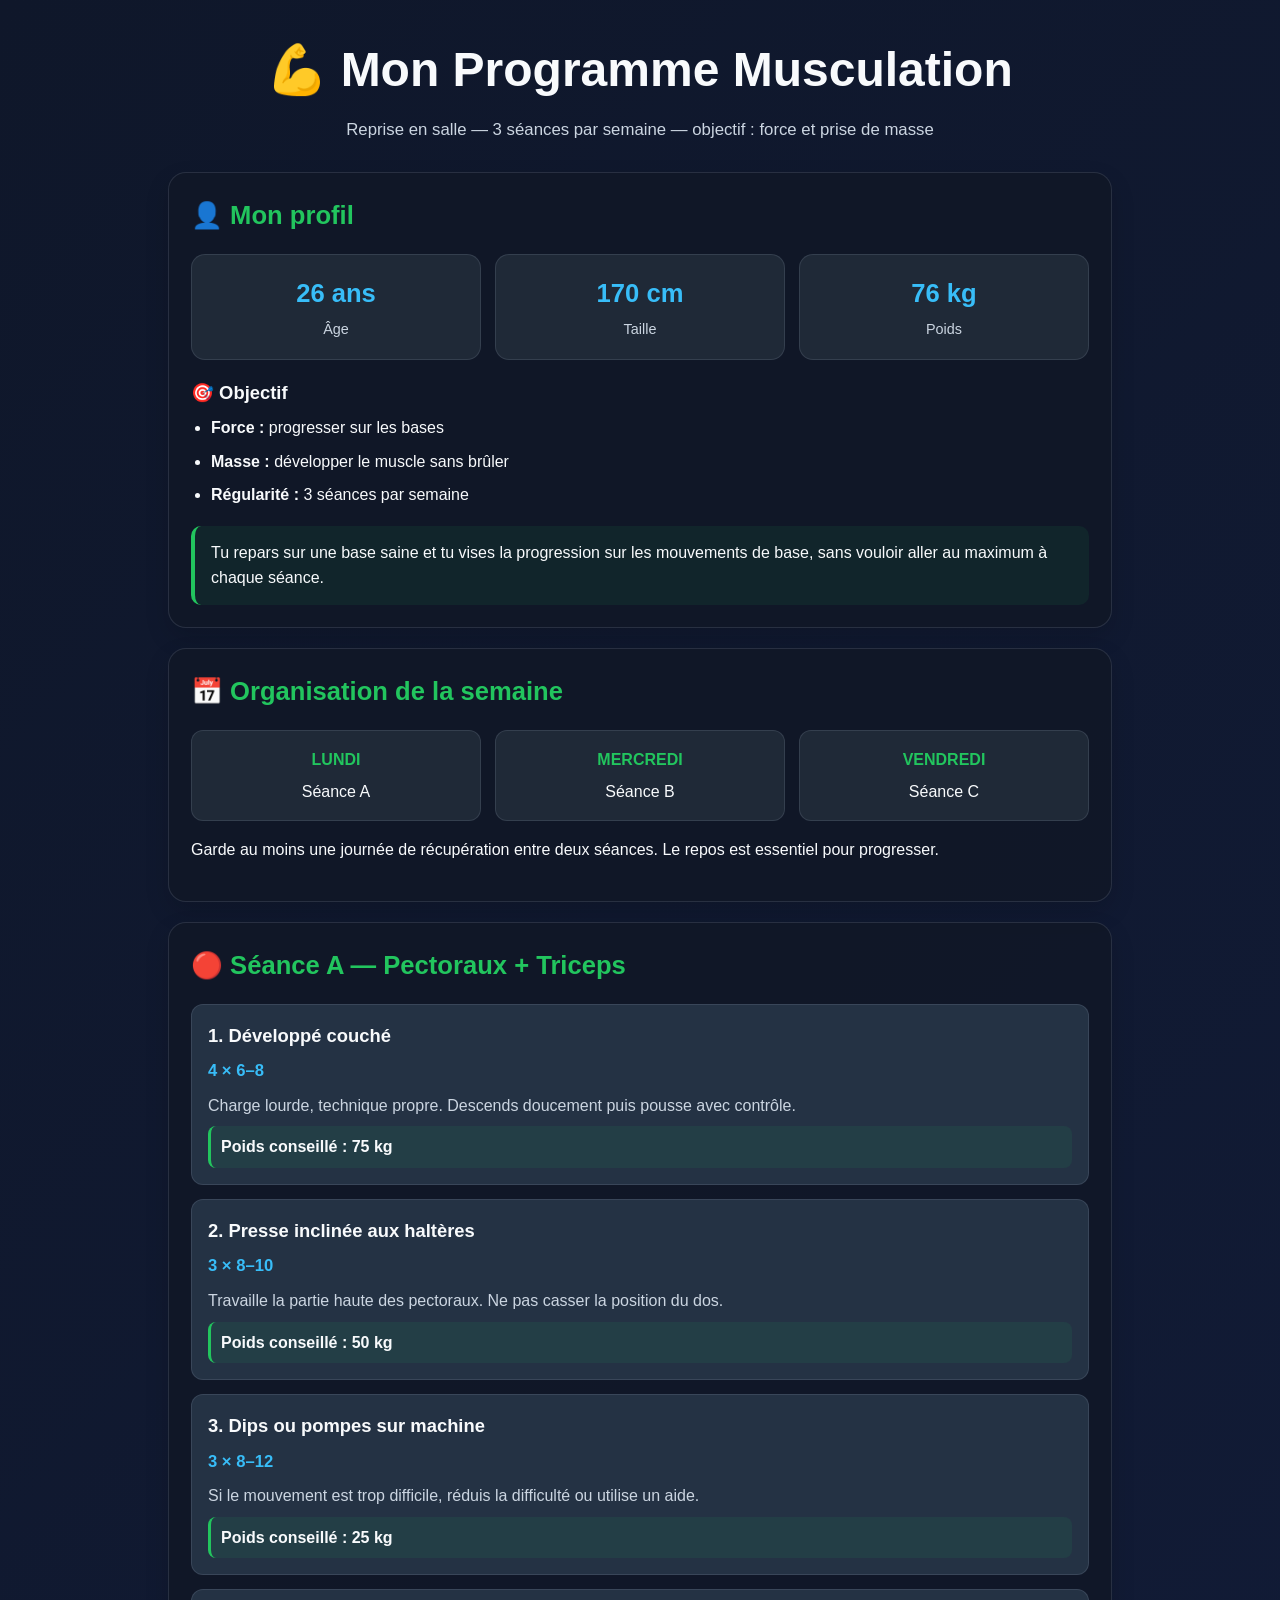
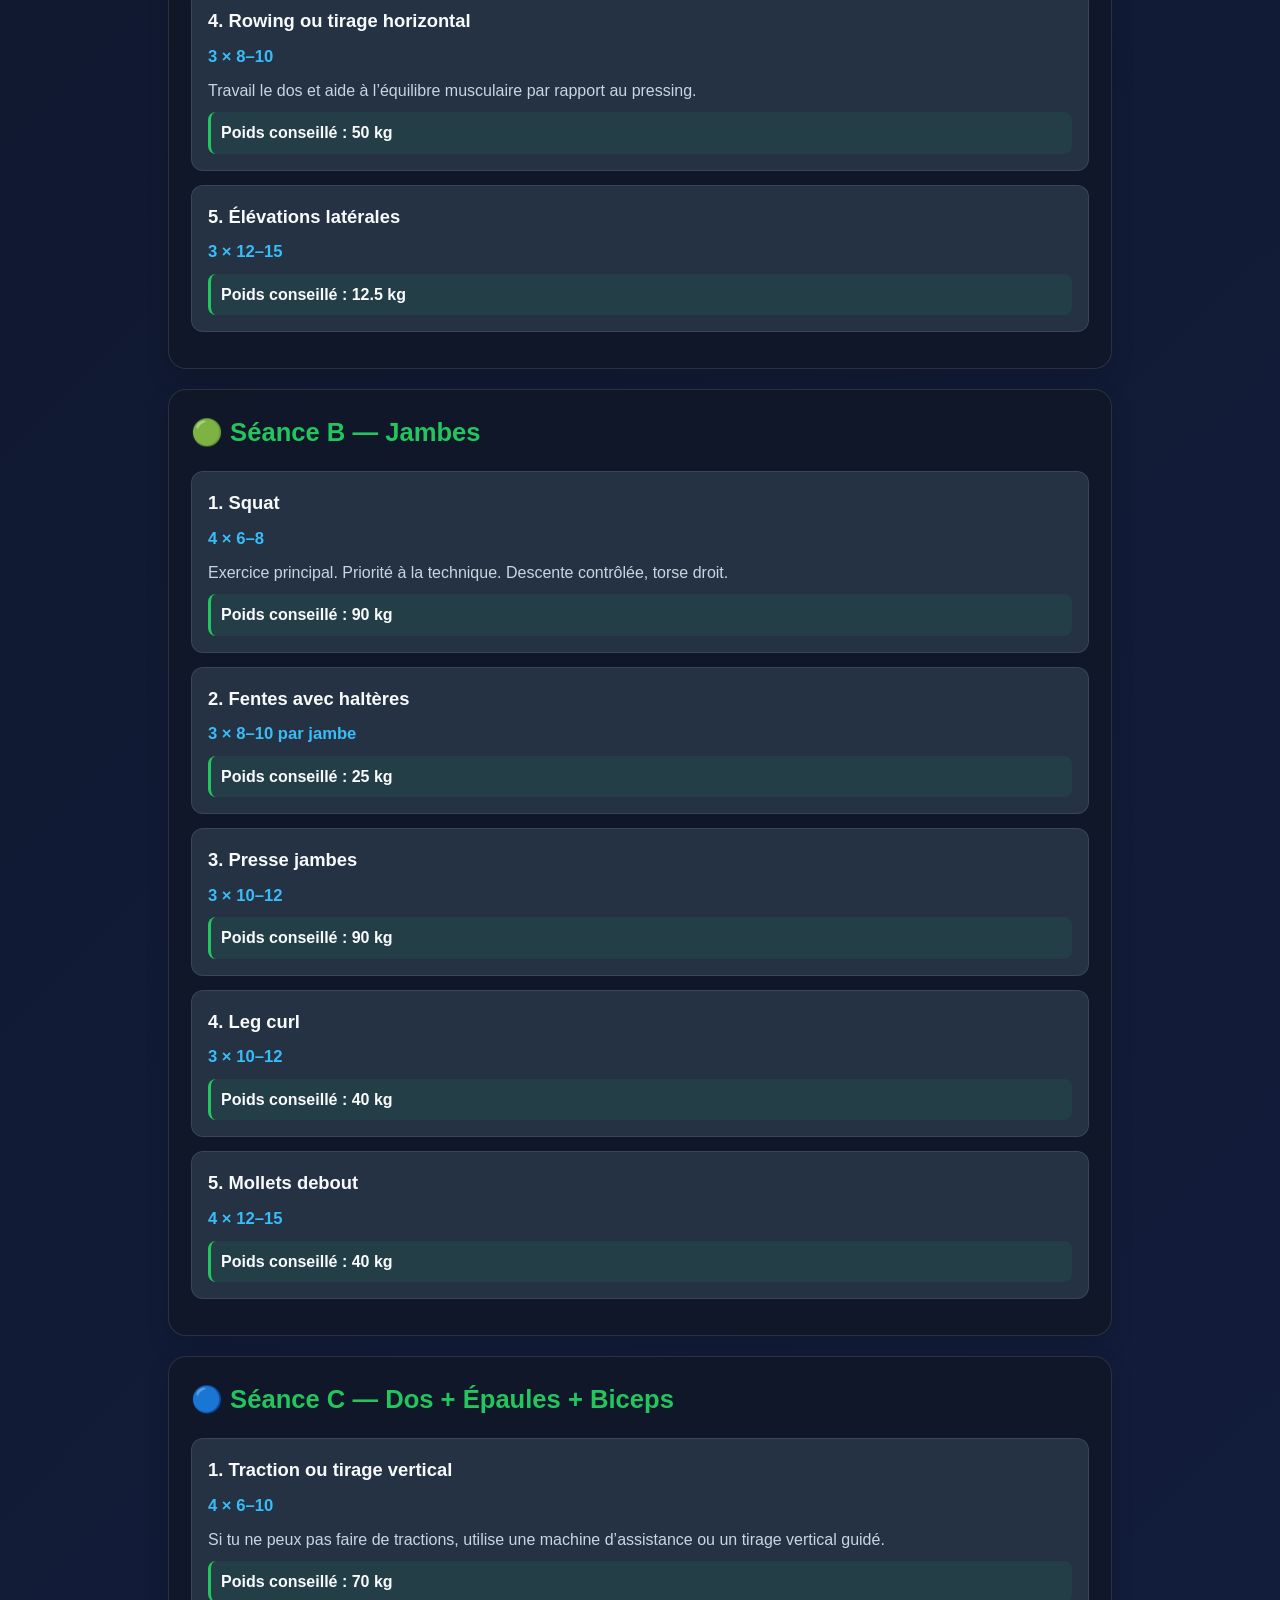
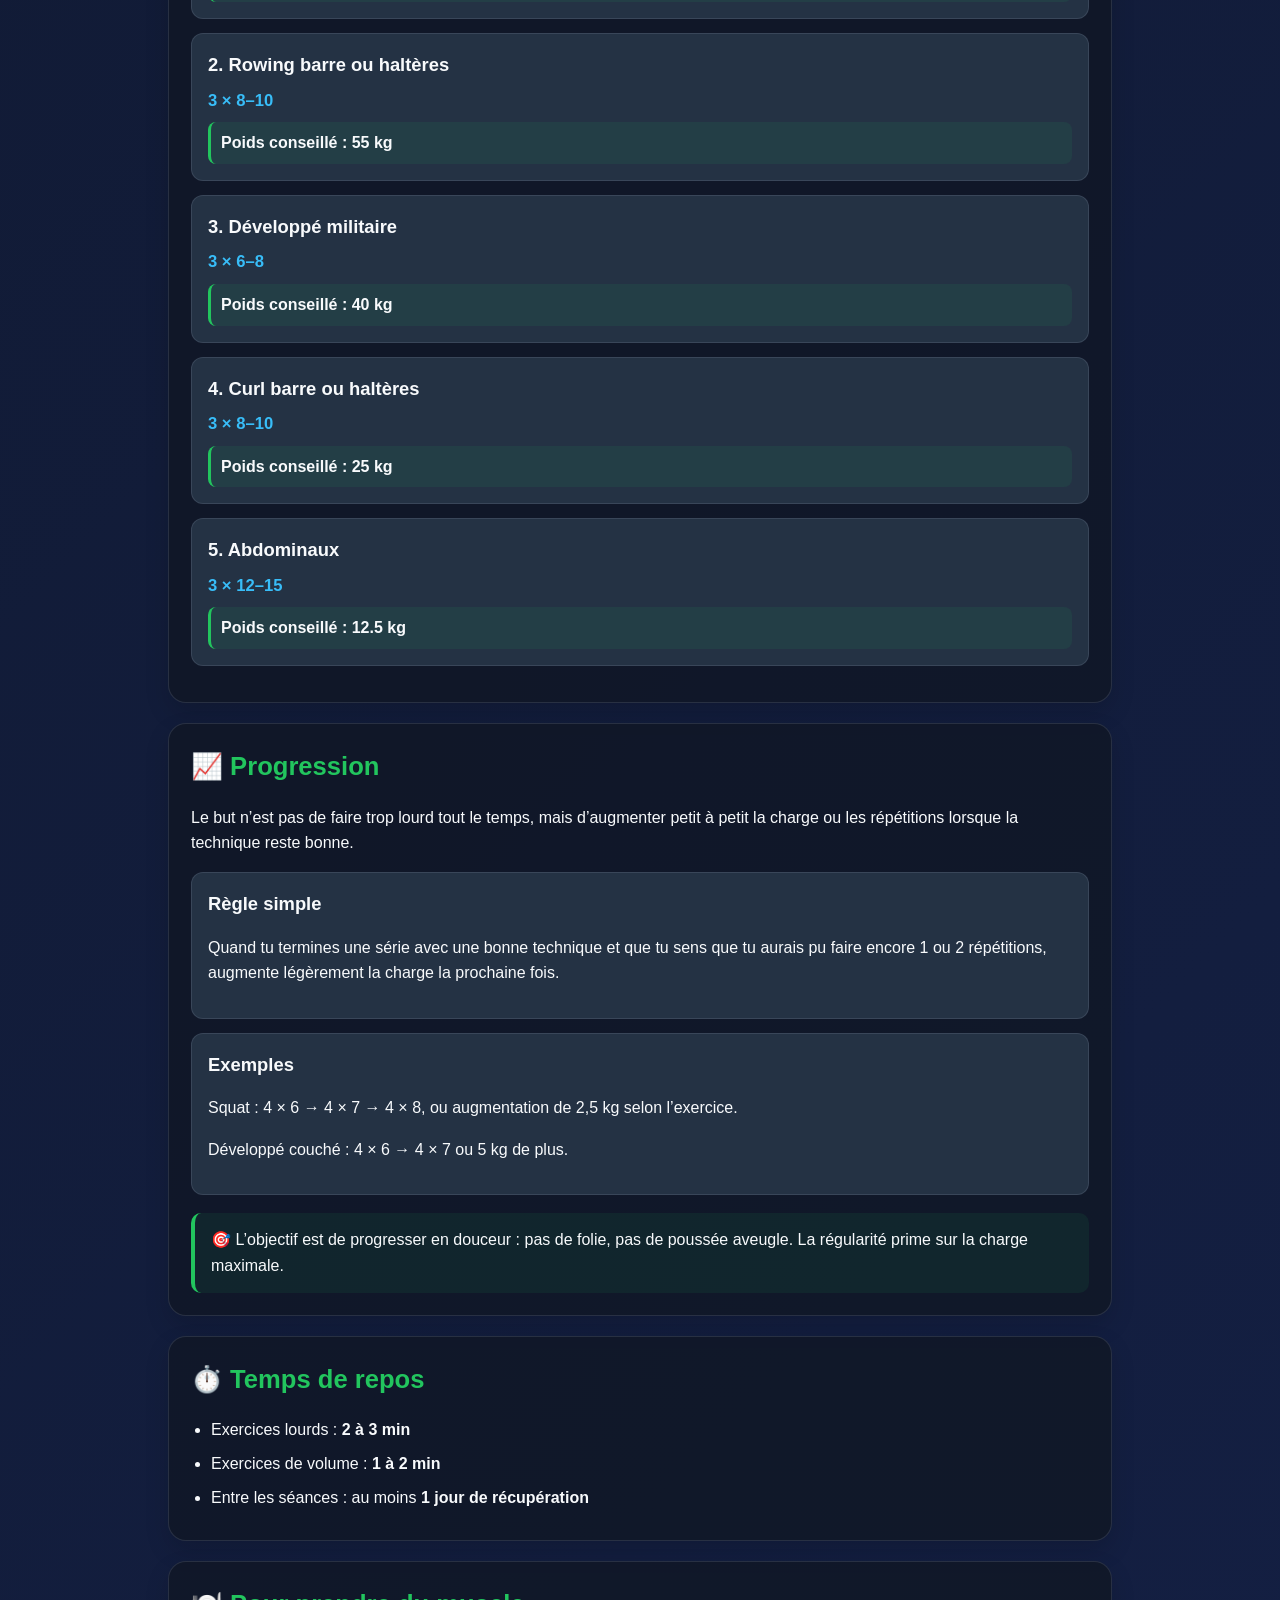
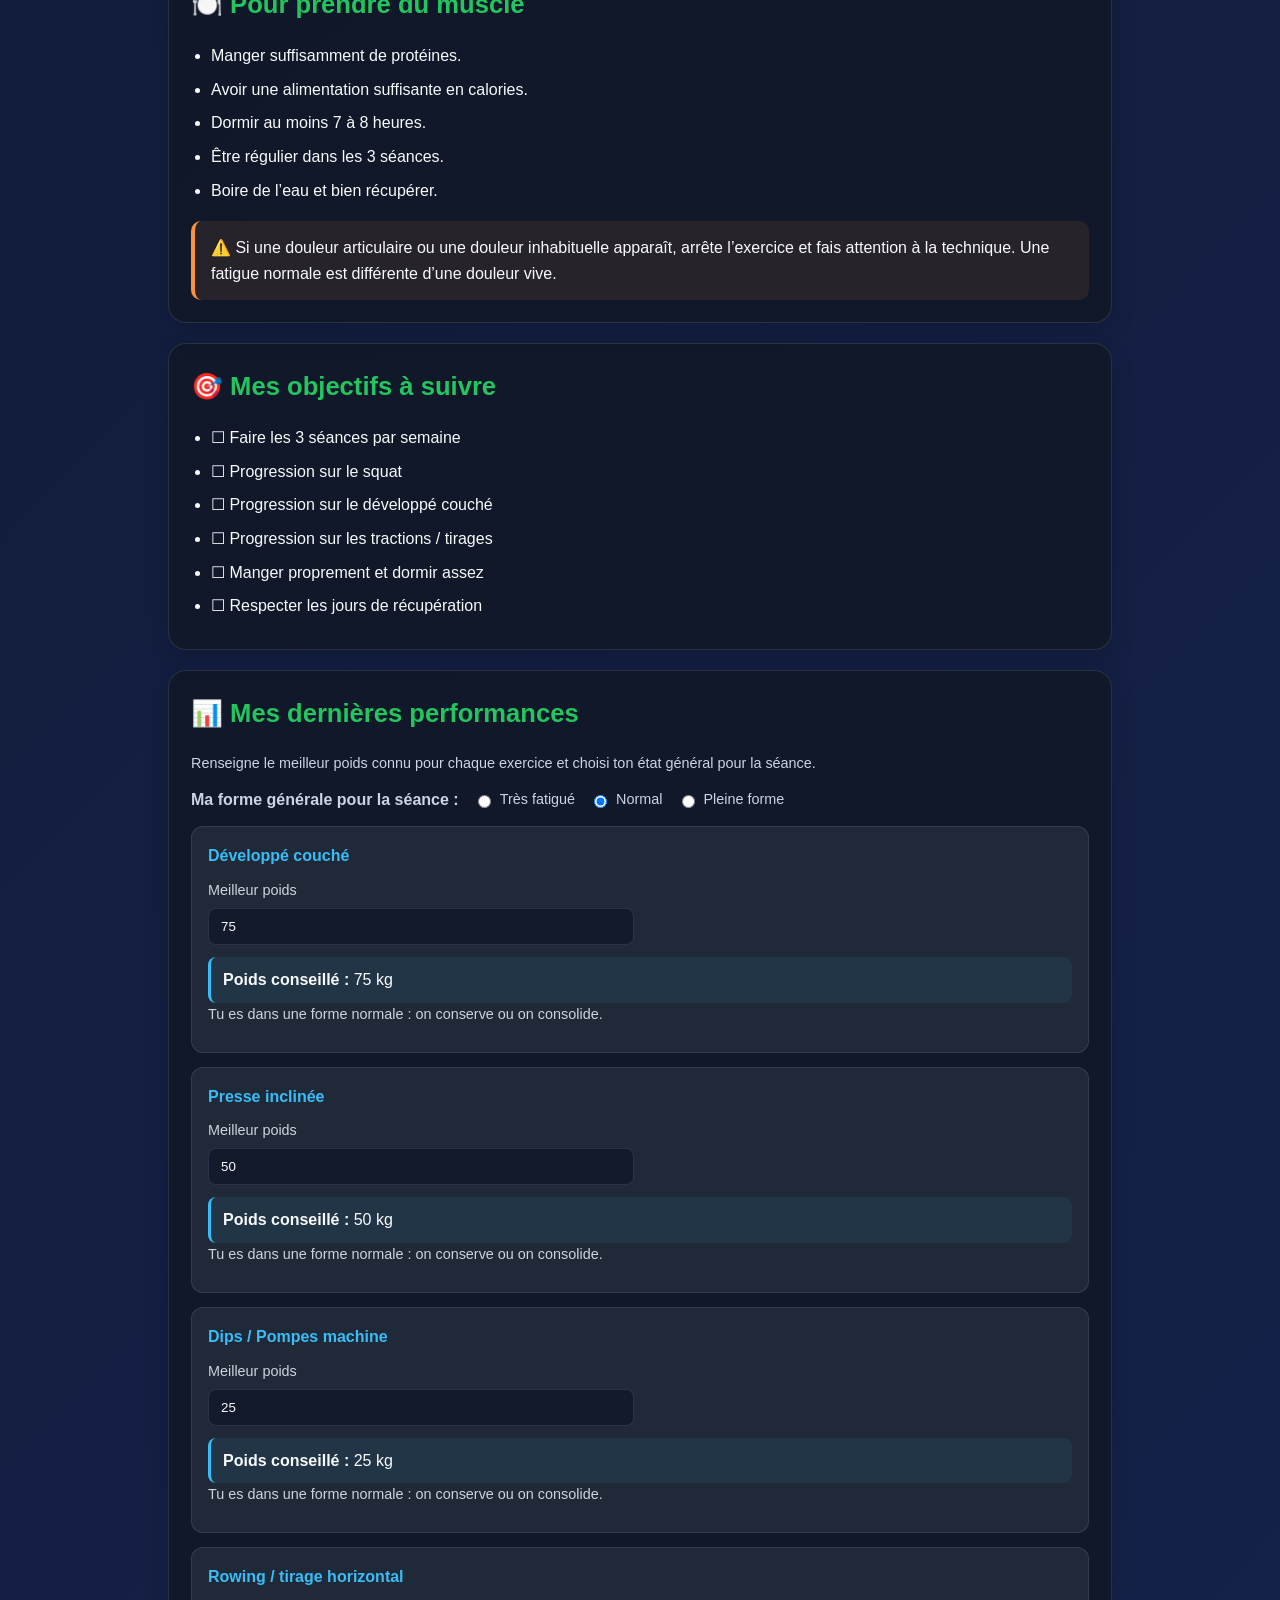
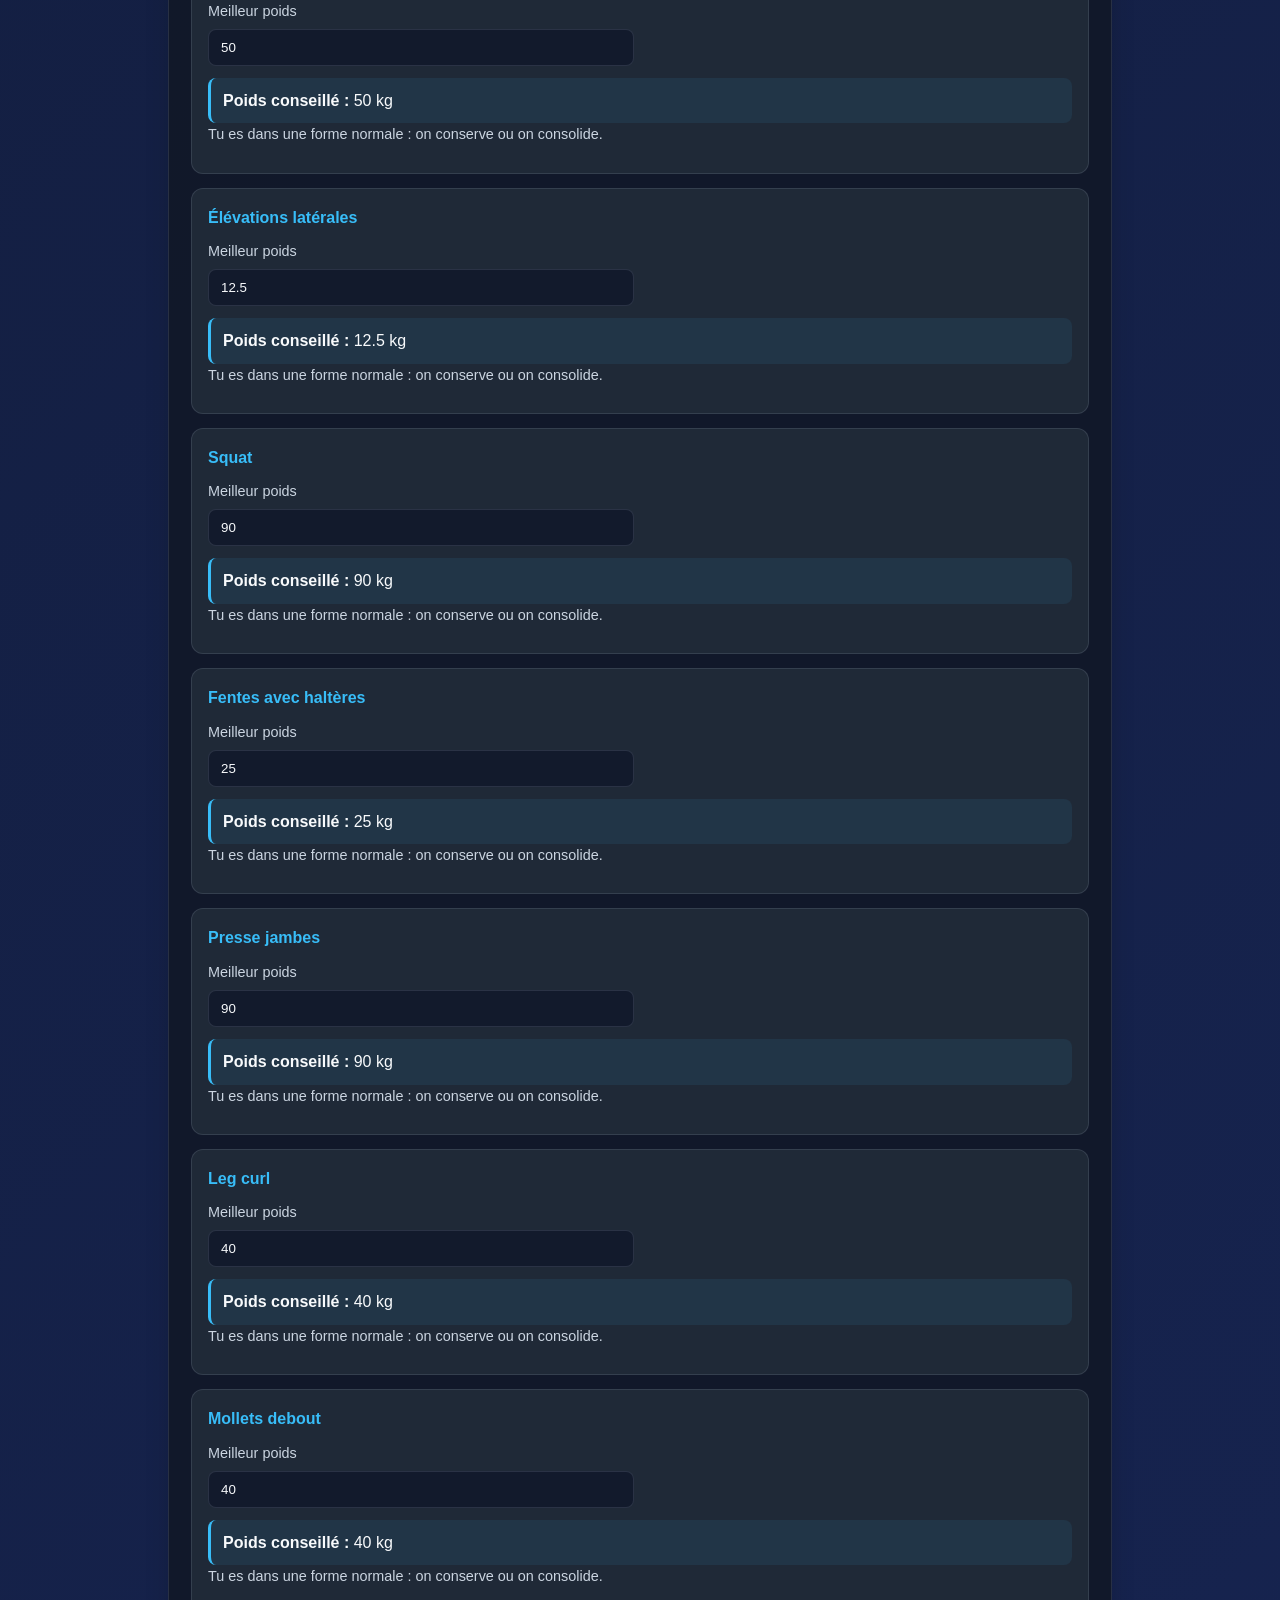
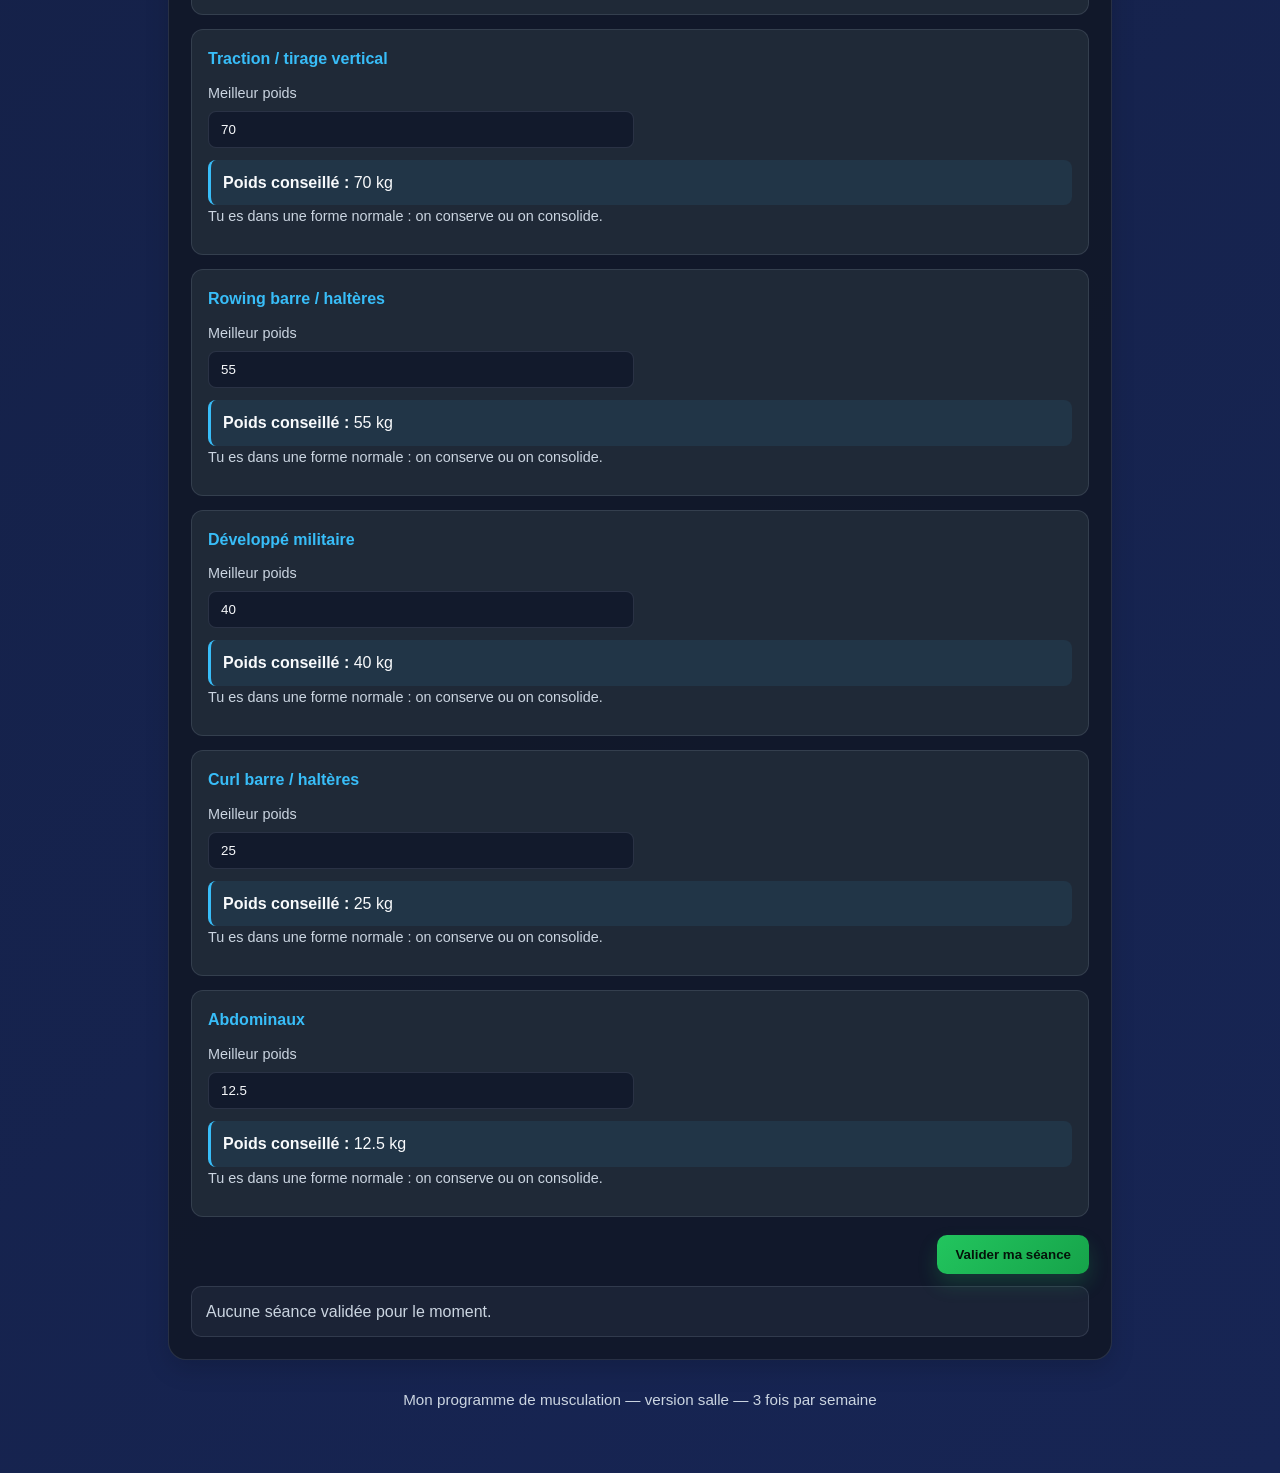
==== programme-musculation.html @ 6b85dcef "Create programme-musculation.html Add first site" ====
<!doctype html>
<html lang="fr">
<head>
  <meta charset="UTF-8">
  <meta name="viewport" content="width=device-width, initial-scale=1.0">
  <title>Mon Programme Musculation</title>
  <style>
    :root {
      --bg: #0f172a;
      --bg-2: #172554;
      --card: #111827;
      --card-soft: #1f2937;
      --card-light: #243244;
      --text: #f8fafc;
      --muted: #cbd5e1;
      --green: #22c55e;
      --blue: #38bdf8;
      --orange: #fb923c;
      --red: #f87171;
      --border: rgba(148, 163, 184, 0.18);
    }

    * { box-sizing: border-box; }

    body {
      margin: 0;
      font-family: Arial, sans-serif;
      background: linear-gradient(135deg, var(--bg), var(--bg-2));
      color: var(--text);
      line-height: 1.6;
    }

    .container {
      max-width: 980px;
      margin: 0 auto;
      padding: 32px 18px 60px;
    }

    header {
      text-align: center;
      margin-bottom: 28px;
    }

    h1 {
      margin: 0 0 8px;
      font-size: clamp(2.1rem, 4vw, 3rem);
    }

    .subtitle {
      margin: 0;
      color: var(--muted);
      font-size: 1.05rem;
    }

    section {
      background: rgba(17, 24, 39, 0.9);
      border: 1px solid var(--border);
      border-radius: 18px;
      padding: 22px;
      margin: 20px 0;
      box-shadow: 0 10px 25px rgba(0, 0, 0, 0.14);
    }

    h2 {
      margin: 0 0 18px;
      font-size: 1.6rem;
      color: var(--green);
    }

    h3 {
      margin: 0 0 8px;
      font-size: 1.15rem;
    }

    .profile {
      display: grid;
      grid-template-columns: repeat(3, minmax(0, 1fr));
      gap: 14px;
      margin-bottom: 18px;
    }

    .profile-card {
      background: var(--card-soft);
      border: 1px solid var(--border);
      border-radius: 14px;
      padding: 18px 12px;
      text-align: center;
    }

    .profile-card .value {
      font-size: 1.6rem;
      font-weight: 700;
      color: var(--blue);
    }

    .profile-card .label {
      color: var(--muted);
      font-size: 0.9rem;
      margin-top: 4px;
    }

    ul {
      padding-left: 20px;
      margin: 8px 0;
    }

    li + li {
      margin-top: 8px;
    }

    .important,
    .warning {
      margin-top: 18px;
      border-radius: 10px;
      padding: 14px 16px;
      border-left: 4px solid;
    }

    .important {
      background: rgba(34, 197, 94, 0.08);
      border-left-color: var(--green);
    }

    .warning {
      background: rgba(251, 146, 60, 0.09);
      border-left-color: var(--orange);
    }

    .week-grid {
      display: grid;
      grid-template-columns: repeat(3, minmax(0, 1fr));
      gap: 14px;
      margin-bottom: 8px;
    }

    .day {
      background: var(--card-soft);
      border: 1px solid var(--border);
      border-radius: 12px;
      padding: 16px 12px;
      text-align: center;
    }

    .day strong {
      display: block;
      color: var(--green);
      margin-bottom: 6px;
    }

    .exercise {
      background: var(--card-light);
      border: 1px solid var(--border);
      border-radius: 12px;
      padding: 16px;
      margin: 14px 0;
    }

    .sets {
      color: var(--blue);
      font-weight: 700;
      font-size: 1.04rem;
      margin-bottom: 4px;
    }

    .tip {
      color: var(--muted);
      margin-top: 8px;
    }

    .small-note {
      color: var(--muted);
      font-size: 0.9rem;
      margin-bottom: 10px;
    }

    .perf-row {
      background: var(--card-soft);
      border: 1px solid var(--border);
      border-radius: 12px;
      padding: 16px;
      margin-top: 14px;
    }

    .perf-name {
      font-weight: 700;
      margin-bottom: 10px;
      color: var(--blue);
    }

    .perf-fields {
      display: grid;
      grid-template-columns: repeat(2, minmax(0, 1fr));
      gap: 12px;
      margin-bottom: 12px;
    }

    .perf-fields label {
      display: flex;
      flex-direction: column;
      gap: 6px;
      font-size: 0.9rem;
      color: var(--muted);
    }

    .perf-fields input {
      width: 100%;
      padding: 10px 12px;
      border-radius: 8px;
      border: 1px solid var(--border);
      background: rgba(15, 23, 42, 0.8);
      color: var(--text);
    }

    .radio-group {
      display: flex;
      flex-wrap: wrap;
      gap: 8px 14px;
      margin: 12px 0;
      color: var(--muted);
    }

    .radio-group label {
      display: inline-flex;
      align-items: center;
      gap: 6px;
      font-size: 0.9rem;
    }

    .advice-box {
      background: rgba(56, 189, 248, 0.08);
      border-left: 3px solid var(--blue);
      border-radius: 8px;
      padding: 10px 12px;
      margin-top: 8px;
      color: var(--text);
    }

    .program-suggestion {
      margin-top: 8px;
      padding: 8px 10px;
      border-radius: 8px;
      background: rgba(34, 197, 94, 0.08);
      border-left: 3px solid var(--green);
      color: var(--text);
      font-weight: 700;
    }

    .action-row {
      display: flex;
      justify-content: flex-end;
      margin-top: 18px;
    }

    .primary-btn {
      border: none;
      border-radius: 10px;
      background: linear-gradient(135deg, var(--green), #16a34a);
      color: #04130a;
      font-weight: 700;
      padding: 12px 18px;
      cursor: pointer;
      box-shadow: 0 10px 20px rgba(34, 197, 94, 0.2);
    }

    .primary-btn:hover {
      filter: brightness(1.04);
    }

    .session-summary {
      margin-top: 12px;
      padding: 12px 14px;
      border-radius: 10px;
      background: rgba(148, 163, 184, 0.08);
      color: var(--muted);
      border: 1px solid var(--border);
    }

    footer {
      text-align: center;
      color: var(--muted);
      margin-top: 28px;
      font-size: 0.95rem;
    }

    @media (max-width: 650px) {
      .profile,
      .week-grid,
      .perf-fields {
        grid-template-columns: 1fr;
      }

      .container {
        padding-left: 12px;
        padding-right: 12px;
      }
    }
  </style>
</head>
<body>
  <div class="container">
    <header>
      <h1>💪 Mon Programme Musculation</h1>
      <p class="subtitle">Reprise en salle — 3 séances par semaine — objectif : force et prise de masse</p>
    </header>

    <section>
      <h2>👤 Mon profil</h2>

      <div class="profile">
        <div class="profile-card">
          <div class="value">26 ans</div>
          <div class="label">Âge</div>
        </div>
        <div class="profile-card">
          <div class="value">170 cm</div>
          <div class="label">Taille</div>
        </div>
        <div class="profile-card">
          <div class="value">76 kg</div>
          <div class="label">Poids</div>
        </div>
      </div>

      <h3>🎯 Objectif</h3>
      <ul>
        <li><strong>Force :</strong> progresser sur les bases</li>
        <li><strong>Masse :</strong> développer le muscle sans brûler</li>
        <li><strong>Régularité :</strong> 3 séances par semaine</li>
      </ul>

      <div class="important">
        Tu repars sur une base saine et tu vises la progression sur les mouvements de base, sans vouloir aller au maximum à chaque séance.
      </div>
    </section>

    <section>
      <h2>📅 Organisation de la semaine</h2>
      <div class="week-grid">
        <div class="day"><strong>LUNDI</strong>Séance A</div>
        <div class="day"><strong>MERCREDI</strong>Séance B</div>
        <div class="day"><strong>VENDREDI</strong>Séance C</div>
      </div>
      <p>Garde au moins une journée de récupération entre deux séances. Le repos est essentiel pour progresser.</p>
    </section>

    <section>
      <h2>🔴 Séance A — Pectoraux + Triceps</h2>

      <div class="exercise" data-exercise-id="bench">
        <h3>1. Développé couché</h3>
        <div class="sets">4 × 6–8</div>
        <div class="tip">Charge lourde, technique propre. Descends doucement puis pousse avec contrôle.</div>
      </div>

      <div class="exercise" data-exercise-id="incline">
        <h3>2. Presse inclinée aux haltères</h3>
        <div class="sets">3 × 8–10</div>
        <div class="tip">Travaille la partie haute des pectoraux. Ne pas casser la position du dos.</div>
      </div>

      <div class="exercise" data-exercise-id="dips">
        <h3>3. Dips ou pompes sur machine</h3>
        <div class="sets">3 × 8–12</div>
        <div class="tip">Si le mouvement est trop difficile, réduis la difficulté ou utilise un aide.</div>
      </div>

      <div class="exercise" data-exercise-id="row">
        <h3>4. Rowing ou tirage horizontal</h3>
        <div class="sets">3 × 8–10</div>
        <div class="tip">Travail le dos et aide à l’équilibre musculaire par rapport au pressing.</div>
      </div>

      <div class="exercise" data-exercise-id="lateral">
        <h3>5. Élévations latérales</h3>
        <div class="sets">3 × 12–15</div>
      </div>
    </section>

    <section>
      <h2>🟢 Séance B — Jambes</h2>

      <div class="exercise" data-exercise-id="squat">
        <h3>1. Squat</h3>
        <div class="sets">4 × 6–8</div>
        <div class="tip">Exercice principal. Priorité à la technique. Descente contrôlée, torse droit.</div>
      </div>

      <div class="exercise" data-exercise-id="split">
        <h3>2. Fentes avec haltères</h3>
        <div class="sets">3 × 8–10 par jambe</div>
      </div>

      <div class="exercise" data-exercise-id="press">
        <h3>3. Presse jambes</h3>
        <div class="sets">3 × 10–12</div>
      </div>

      <div class="exercise" data-exercise-id="curl">
        <h3>4. Leg curl</h3>
        <div class="sets">3 × 10–12</div>
      </div>

      <div class="exercise" data-exercise-id="calf">
        <h3>5. Mollets debout</h3>
        <div class="sets">4 × 12–15</div>
      </div>
    </section>

    <section>
      <h2>🔵 Séance C — Dos + Épaules + Biceps</h2>

      <div class="exercise" data-exercise-id="pull">
        <h3>1. Traction ou tirage vertical</h3>
        <div class="sets">4 × 6–10</div>
        <div class="tip">Si tu ne peux pas faire de tractions, utilise une machine d’assistance ou un tirage vertical guidé.</div>
      </div>

      <div class="exercise" data-exercise-id="rowing">
        <h3>2. Rowing barre ou haltères</h3>
        <div class="sets">3 × 8–10</div>
      </div>

      <div class="exercise" data-exercise-id="military">
        <h3>3. Développé militaire</h3>
        <div class="sets">3 × 6–8</div>
      </div>

      <div class="exercise" data-exercise-id="biceps">
        <h3>4. Curl barre ou haltères</h3>
        <div class="sets">3 × 8–10</div>
      </div>

      <div class="exercise" data-exercise-id="abs">
        <h3>5. Abdominaux</h3>
        <div class="sets">3 × 12–15</div>
      </div>
    </section>

    <section>
      <h2>📈 Progression</h2>
      <p>Le but n’est pas de faire trop lourd tout le temps, mais d’augmenter petit à petit la charge ou les répétitions lorsque la technique reste bonne.</p>

      <div class="exercise">
        <h3>Règle simple</h3>
        <p>Quand tu termines une série avec une bonne technique et que tu sens que tu aurais pu faire encore 1 ou 2 répétitions, augmente légèrement la charge la prochaine fois.</p>
      </div>

      <div class="exercise">
        <h3>Exemples</h3>
        <p>Squat : 4 × 6 → 4 × 7 → 4 × 8, ou augmentation de 2,5 kg selon l’exercice.</p>
        <p>Développé couché : 4 × 6 → 4 × 7 ou 5 kg de plus.</p>
      </div>

      <div class="important">
        🎯 L’objectif est de progresser en douceur : pas de folie, pas de poussée aveugle. La régularité prime sur la charge maximale.
      </div>
    </section>

    <section>
      <h2>⏱️ Temps de repos</h2>
      <ul>
        <li>Exercices lourds : <strong>2 à 3 min</strong></li>
        <li>Exercices de volume : <strong>1 à 2 min</strong></li>
        <li>Entre les séances : au moins <strong>1 jour de récupération</strong></li>
      </ul>
    </section>

    <section>
      <h2>🍽️ Pour prendre du muscle</h2>
      <ul>
        <li>Manger suffisamment de protéines.</li>
        <li>Avoir une alimentation suffisante en calories.</li>
        <li>Dormir au moins 7 à 8 heures.</li>
        <li>Être régulier dans les 3 séances.</li>
        <li>Boire de l’eau et bien récupérer.</li>
      </ul>

      <div class="warning">
        ⚠️ Si une douleur articulaire ou une douleur inhabituelle apparaît, arrête l’exercice et fais attention à la technique. Une fatigue normale est différente d’une douleur vive.
      </div>
    </section>

    <section>
      <h2>🎯 Mes objectifs à suivre</h2>
      <ul>
        <li>☐ Faire les 3 séances par semaine</li>
        <li>☐ Progression sur le squat</li>
        <li>☐ Progression sur le développé couché</li>
        <li>☐ Progression sur les tractions / tirages</li>
        <li>☐ Manger proprement et dormir assez</li>
        <li>☐ Respecter les jours de récupération</li>
      </ul>
    </section>

    <section>
      <h2>📊 Mes dernières performances</h2>
      <p class="small-note">Renseigne le meilleur poids connu pour chaque exercice et choisi ton état général pour la séance.</p>

      <div class="radio-group session-mood">
        <strong>Ma forme générale pour la séance :</strong>
        <label><input type="radio" name="sessionMood" value="1">Très fatigué</label>
        <label><input type="radio" name="sessionMood" value="2" checked>Normal</label>
        <label><input type="radio" name="sessionMood" value="3">Pleine forme</label>
      </div>

      <div id="performanceList"></div>
      <div class="action-row">
        <button class="primary-btn" id="validateSessionBtn" type="button">Valider ma séance</button>
      </div>
      <div id="sessionSummary" class="session-summary">Aucune séance validée pour le moment.</div>
    </section>

    <script>
      const exerciseData = [
        { id: 'bench', name: 'Développé couché', step: 2.5, best: 75 },
        { id: 'incline', name: 'Presse inclinée', step: 2.5, best: 50 },
        { id: 'dips', name: 'Dips / Pompes machine', step: 2.5, best: 25 },
        { id: 'row', name: 'Rowing / tirage horizontal', step: 2.5, best: 50 },
        { id: 'lateral', name: 'Élévations latérales', step: 2.5, best: 12.5 },
        { id: 'squat', name: 'Squat', step: 2.5, best: 90 },
        { id: 'split', name: 'Fentes avec haltères', step: 2.5, best: 25 },
        { id: 'press', name: 'Presse jambes', step: 5, best: 90 },
        { id: 'curl', name: 'Leg curl', step: 2.5, best: 40 },
        { id: 'calf', name: 'Mollets debout', step: 2.5, best: 40 },
        { id: 'pull', name: 'Traction / tirage vertical', step: 2.5, best: 70 },
        { id: 'rowing', name: 'Rowing barre / haltères', step: 2.5, best: 55 },
        { id: 'military', name: 'Développé militaire', step: 2.5, best: 40 },
        { id: 'biceps', name: 'Curl barre / haltères', step: 2.5, best: 25 },
        { id: 'abs', name: 'Abdominaux', step: 2.5, best: 12.5 }
      ];

      const STORAGE_KEY = 'muscu-program-performance';
      const SESSION_KEY = 'muscu-program-last-session';
      const MOOD_KEY = 'muscu-program-session-mood';

      function clampStep(value, step) {
        return Math.round(value / step) * step;
      }

      function getSavedData() {
        try {
          const raw = localStorage.getItem(STORAGE_KEY);
          if (!raw) return null;
          return JSON.parse(raw);
        } catch {
          return null;
        }
      }

      function saveData(data) {
        localStorage.setItem(STORAGE_KEY, JSON.stringify(data));
      }

      function getSessionMood() {
        const value = Number(localStorage.getItem(MOOD_KEY) || 2);
        return value === 1 || value === 3 ? value : 2;
      }

      function saveSessionMood(mood) {
        localStorage.setItem(MOOD_KEY, String(mood));
      }

      function getExerciseState() {
        const saved = getSavedData();
        if (!saved) return exerciseData;

        return exerciseData.map(ex => {
          const match = saved.find(item => item.id === ex.id);
          return match ? { ...ex, ...match } : ex;
        });
      }

      function calculateNextWeight(exercise, mood) {
        const best = Number(exercise.best) || 0;
        const step = Number(exercise.step) || 2.5;

        if (mood === 1) {
          return clampStep(best * 0.92, step);
        }

        if (mood === 2) {
          return clampStep(best, step);
        }

        return clampStep(best * 1.05, step);
      }

      function renderPerformanceList() {
        const list = document.getElementById('performanceList');
        const items = getExerciseState();

        list.innerHTML = items.map((exercise) => {
          const best = Number(exercise.best) || 0;
          const mood = getSessionMood();
          const advice = calculateNextWeight(exercise, mood);
          const note = mood === 1
            ? 'Tu es fatigué : on baisse légèrement la charge pour rester efficace.'
            : mood === 3
              ? 'Tu es en pleine forme : on vise une petite progression.'
              : 'Tu es dans une forme normale : on conserve ou on consolide.';

          return `
            <div class="perf-row">
              <div class="perf-name">${exercise.name}</div>
              <div class="perf-fields">
                <label>
                  <span>Meilleur poids</span>
                  <input type="number" min="0" step="2.5" value="${best}" data-id="${exercise.id}" data-field="best">
                </label>
              </div>
              <div class="advice-box">
                <strong>Poids conseillé :</strong>
                <span>${advice.toFixed(1).replace('.0', '')} kg</span>
              </div>
              <div class="small-note">${note}</div>
            </div>
          `;
        }).join('');
      }

      function renderProgramSuggestions() {
        const items = getExerciseState();
        const mood = getSessionMood();

        items.forEach((exercise) => {
          const wrapper = document.querySelector(`[data-exercise-id="${exercise.id}"]`);
          if (!wrapper) return;

          const advice = calculateNextWeight(exercise, mood);
          let suggestion = wrapper.querySelector('.program-suggestion');

          if (!suggestion) {
            suggestion = document.createElement('div');
            suggestion.className = 'program-suggestion';
            wrapper.appendChild(suggestion);
          }

          suggestion.textContent = `Poids conseillé : ${advice.toFixed(1).replace('.0', '')} kg`;
        });
      }

      function updateExerciseState() {
        const all = getExerciseState();

        all.forEach((exercise) => {
          const inputBest = document.querySelector(`input[data-id="${exercise.id}"][data-field="best"]`);
          if (inputBest) exercise.best = Number(inputBest.value) || exercise.best || 0;
        });

        saveData(all);
        renderPerformanceList();
        renderProgramSuggestions();
      }

      function renderLastSessionSummary() {
        const summary = document.getElementById('sessionSummary');
        const saved = JSON.parse(localStorage.getItem(SESSION_KEY) || 'null');

        if (!saved) {
          summary.textContent = 'Aucune séance validée pour le moment.';
          return;
        }

        const date = new Date(saved.date).toLocaleString('fr-FR', {
          day: '2-digit',
          month: '2-digit',
          year: 'numeric',
          hour: '2-digit',
          minute: '2-digit'
        });

        const line = saved.exercises.slice(0, 3).map(ex => `${ex.name}: ${ex.best} kg`).join(' • ');
        summary.textContent = `Dernière séance validée le ${date} : ${line}`;
      }

      function validateCurrentSession() {
        const all = getExerciseState();

        all.forEach((exercise) => {
          const inputBest = document.querySelector(`input[data-id="${exercise.id}"][data-field="best"]`);
          if (inputBest) {
            const value = Number(inputBest.value) || 0;
            exercise.best = Math.max(Number(exercise.best) || 0, value);
          }
        });

        saveData(all);

        const date = new Date().toISOString();
        const snapshot = {
          date,
          exercises: all.map(ex => ({
            id: ex.id,
            name: ex.name,
            best: Number(ex.best) || 0
          }))
        };

        localStorage.setItem(SESSION_KEY, JSON.stringify(snapshot));
        renderPerformanceList();
        renderProgramSuggestions();
        renderLastSessionSummary();
      }

      document.addEventListener('change', (event) => {
        const target = event.target;
        if (target.matches('[data-field]')) {
          updateExerciseState();
        }
        if (target.matches('input[name="sessionMood"]')) {
          saveSessionMood(Number(target.value));
          renderPerformanceList();
          renderProgramSuggestions();
        }
      });

      document.getElementById('validateSessionBtn').addEventListener('click', validateCurrentSession);

      const initialMood = getSessionMood();
      const moodInput = document.querySelector(`input[name="sessionMood"][value="${initialMood}"]`);
      if (moodInput) moodInput.checked = true;

      renderPerformanceList();
      renderProgramSuggestions();
      renderLastSessionSummary();
    </script>

    <footer>Mon programme de musculation — version salle — 3 fois par semaine</footer>
  </div>
</body>
</html>
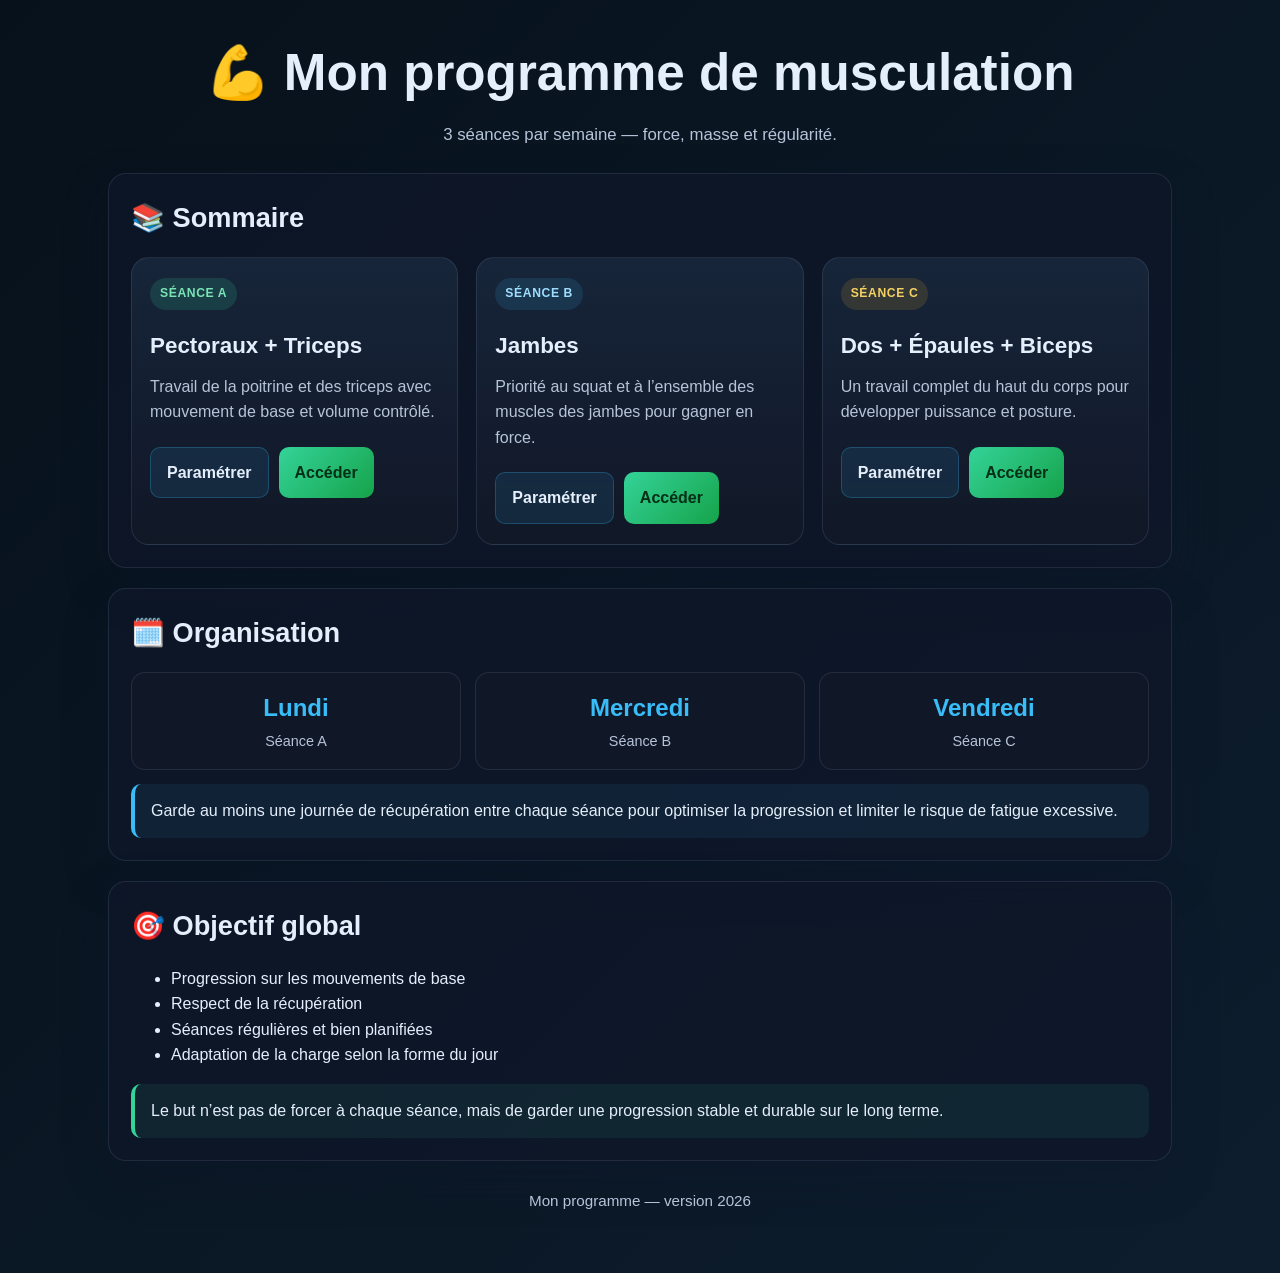
==== commit b4da06d3: "Modification de la structure du code" ====
--- a/programme-musculation.html
+++ b/programme-musculation.html
@@ -1,731 +1,75 @@
 <!doctype html>
 <html lang="fr">
 <head>
-  <meta charset="UTF-8">
-  <meta name="viewport" content="width=device-width, initial-scale=1.0">
-  <title>Mon Programme Musculation</title>
-  <style>
-    :root {
-      --bg: #0f172a;
-      --bg-2: #172554;
-      --card: #111827;
-      --card-soft: #1f2937;
-      --card-light: #243244;
-      --text: #f8fafc;
-      --muted: #cbd5e1;
-      --green: #22c55e;
-      --blue: #38bdf8;
-      --orange: #fb923c;
-      --red: #f87171;
-      --border: rgba(148, 163, 184, 0.18);
-    }
-
-    * { box-sizing: border-box; }
-
-    body {
-      margin: 0;
-      font-family: Arial, sans-serif;
-      background: linear-gradient(135deg, var(--bg), var(--bg-2));
-      color: var(--text);
-      line-height: 1.6;
-    }
-
-    .container {
-      max-width: 980px;
-      margin: 0 auto;
-      padding: 32px 18px 60px;
-    }
-
-    header {
-      text-align: center;
-      margin-bottom: 28px;
-    }
-
-    h1 {
-      margin: 0 0 8px;
-      font-size: clamp(2.1rem, 4vw, 3rem);
-    }
-
-    .subtitle {
-      margin: 0;
-      color: var(--muted);
-      font-size: 1.05rem;
-    }
-
-    section {
-      background: rgba(17, 24, 39, 0.9);
-      border: 1px solid var(--border);
-      border-radius: 18px;
-      padding: 22px;
-      margin: 20px 0;
-      box-shadow: 0 10px 25px rgba(0, 0, 0, 0.14);
-    }
-
-    h2 {
-      margin: 0 0 18px;
-      font-size: 1.6rem;
-      color: var(--green);
-    }
-
-    h3 {
-      margin: 0 0 8px;
-      font-size: 1.15rem;
-    }
-
-    .profile {
-      display: grid;
-      grid-template-columns: repeat(3, minmax(0, 1fr));
-      gap: 14px;
-      margin-bottom: 18px;
-    }
-
-    .profile-card {
-      background: var(--card-soft);
-      border: 1px solid var(--border);
-      border-radius: 14px;
-      padding: 18px 12px;
-      text-align: center;
-    }
-
-    .profile-card .value {
-      font-size: 1.6rem;
-      font-weight: 700;
-      color: var(--blue);
-    }
-
-    .profile-card .label {
-      color: var(--muted);
-      font-size: 0.9rem;
-      margin-top: 4px;
-    }
-
-    ul {
-      padding-left: 20px;
-      margin: 8px 0;
-    }
-
-    li + li {
-      margin-top: 8px;
-    }
-
-    .important,
-    .warning {
-      margin-top: 18px;
-      border-radius: 10px;
-      padding: 14px 16px;
-      border-left: 4px solid;
-    }
-
-    .important {
-      background: rgba(34, 197, 94, 0.08);
-      border-left-color: var(--green);
-    }
-
-    .warning {
-      background: rgba(251, 146, 60, 0.09);
-      border-left-color: var(--orange);
-    }
-
-    .week-grid {
-      display: grid;
-      grid-template-columns: repeat(3, minmax(0, 1fr));
-      gap: 14px;
-      margin-bottom: 8px;
-    }
-
-    .day {
-      background: var(--card-soft);
-      border: 1px solid var(--border);
-      border-radius: 12px;
-      padding: 16px 12px;
-      text-align: center;
-    }
-
-    .day strong {
-      display: block;
-      color: var(--green);
-      margin-bottom: 6px;
-    }
-
-    .exercise {
-      background: var(--card-light);
-      border: 1px solid var(--border);
-      border-radius: 12px;
-      padding: 16px;
-      margin: 14px 0;
-    }
-
-    .sets {
-      color: var(--blue);
-      font-weight: 700;
-      font-size: 1.04rem;
-      margin-bottom: 4px;
-    }
-
-    .tip {
-      color: var(--muted);
-      margin-top: 8px;
-    }
-
-    .small-note {
-      color: var(--muted);
-      font-size: 0.9rem;
-      margin-bottom: 10px;
-    }
-
-    .perf-row {
-      background: var(--card-soft);
-      border: 1px solid var(--border);
-      border-radius: 12px;
-      padding: 16px;
-      margin-top: 14px;
-    }
-
-    .perf-name {
-      font-weight: 700;
-      margin-bottom: 10px;
-      color: var(--blue);
-    }
-
-    .perf-fields {
-      display: grid;
-      grid-template-columns: repeat(2, minmax(0, 1fr));
-      gap: 12px;
-      margin-bottom: 12px;
-    }
-
-    .perf-fields label {
-      display: flex;
-      flex-direction: column;
-      gap: 6px;
-      font-size: 0.9rem;
-      color: var(--muted);
-    }
-
-    .perf-fields input {
-      width: 100%;
-      padding: 10px 12px;
-      border-radius: 8px;
-      border: 1px solid var(--border);
-      background: rgba(15, 23, 42, 0.8);
-      color: var(--text);
-    }
-
-    .radio-group {
-      display: flex;
-      flex-wrap: wrap;
-      gap: 8px 14px;
-      margin: 12px 0;
-      color: var(--muted);
-    }
-
-    .radio-group label {
-      display: inline-flex;
-      align-items: center;
-      gap: 6px;
-      font-size: 0.9rem;
-    }
-
-    .advice-box {
-      background: rgba(56, 189, 248, 0.08);
-      border-left: 3px solid var(--blue);
-      border-radius: 8px;
-      padding: 10px 12px;
-      margin-top: 8px;
-      color: var(--text);
-    }
-
-    .program-suggestion {
-      margin-top: 8px;
-      padding: 8px 10px;
-      border-radius: 8px;
-      background: rgba(34, 197, 94, 0.08);
-      border-left: 3px solid var(--green);
-      color: var(--text);
-      font-weight: 700;
-    }
-
-    .action-row {
-      display: flex;
-      justify-content: flex-end;
-      margin-top: 18px;
-    }
-
-    .primary-btn {
-      border: none;
-      border-radius: 10px;
-      background: linear-gradient(135deg, var(--green), #16a34a);
-      color: #04130a;
-      font-weight: 700;
-      padding: 12px 18px;
-      cursor: pointer;
-      box-shadow: 0 10px 20px rgba(34, 197, 94, 0.2);
-    }
-
-    .primary-btn:hover {
-      filter: brightness(1.04);
-    }
-
-    .session-summary {
-      margin-top: 12px;
-      padding: 12px 14px;
-      border-radius: 10px;
-      background: rgba(148, 163, 184, 0.08);
-      color: var(--muted);
-      border: 1px solid var(--border);
-    }
-
-    footer {
-      text-align: center;
-      color: var(--muted);
-      margin-top: 28px;
-      font-size: 0.95rem;
-    }
-
-    @media (max-width: 650px) {
-      .profile,
-      .week-grid,
-      .perf-fields {
-        grid-template-columns: 1fr;
-      }
-
-      .container {
-        padding-left: 12px;
-        padding-right: 12px;
-      }
-    }
-  </style>
+  <meta charset="UTF-8" />
+  <meta name="viewport" content="width=device-width, initial-scale=1.0" />
+  <title>Mon programme de musculation</title>
+  <link rel="stylesheet" href="styles.css" />
 </head>
 <body>
   <div class="container">
-    <header>
-      <h1>💪 Mon Programme Musculation</h1>
-      <p class="subtitle">Reprise en salle — 3 séances par semaine — objectif : force et prise de masse</p>
+    <header class="page-header">
+      <h1>💪 Mon programme de musculation</h1>
+      <p class="subtitle">3 séances par semaine — force, masse et régularité.</p>
     </header>
 
     <section>
-      <h2>👤 Mon profil</h2>
+      <h2>📚 Sommaire</h2>
+      <div class="grid-3">
+        <article class="session-card" data-session="a">
+          <span class="tag">Séance A</span>
+          <h3>Pectoraux + Triceps</h3>
+          <p>Travail de la poitrine et des triceps avec mouvement de base et volume contrôlé.</p>
+          <div class="actions">
+            <a class="button secondary" href="seance-a.html#parametrage">Paramétrer</a>
+            <a class="button primary" href="seance-a.html">Accéder</a>
+          </div>
+        </article>
 
-      <div class="profile">
-        <div class="profile-card">
-          <div class="value">26 ans</div>
-          <div class="label">Âge</div>
-        </div>
-        <div class="profile-card">
-          <div class="value">170 cm</div>
-          <div class="label">Taille</div>
-        </div>
-        <div class="profile-card">
-          <div class="value">76 kg</div>
-          <div class="label">Poids</div>
-        </div>
-      </div>
+        <article class="session-card" data-session="b">
+          <span class="tag">Séance B</span>
+          <h3>Jambes</h3>
+          <p>Priorité au squat et à l’ensemble des muscles des jambes pour gagner en force.</p>
+          <div class="actions">
+            <a class="button secondary" href="seance-b.html#parametrage">Paramétrer</a>
+            <a class="button primary" href="seance-b.html">Accéder</a>
+          </div>
+        </article>
 
-      <h3>🎯 Objectif</h3>
-      <ul>
-        <li><strong>Force :</strong> progresser sur les bases</li>
-        <li><strong>Masse :</strong> développer le muscle sans brûler</li>
-        <li><strong>Régularité :</strong> 3 séances par semaine</li>
-      </ul>
-
-      <div class="important">
-        Tu repars sur une base saine et tu vises la progression sur les mouvements de base, sans vouloir aller au maximum à chaque séance.
+        <article class="session-card" data-session="c">
+          <span class="tag">Séance C</span>
+          <h3>Dos + Épaules + Biceps</h3>
+          <p>Un travail complet du haut du corps pour développer puissance et posture.</p>
+          <div class="actions">
+            <a class="button secondary" href="seance-c.html#parametrage">Paramétrer</a>
+            <a class="button primary" href="seance-c.html">Accéder</a>
+          </div>
+        </article>
       </div>
     </section>
 
     <section>
-      <h2>📅 Organisation de la semaine</h2>
-      <div class="week-grid">
-        <div class="day"><strong>LUNDI</strong>Séance A</div>
-        <div class="day"><strong>MERCREDI</strong>Séance B</div>
-        <div class="day"><strong>VENDREDI</strong>Séance C</div>
+      <h2>🗓️ Organisation</h2>
+      <div class="session-meta">
+        <div class="meta-card"><strong>Lundi</strong><span>Séance A</span></div>
+        <div class="meta-card"><strong>Mercredi</strong><span>Séance B</span></div>
+        <div class="meta-card"><strong>Vendredi</strong><span>Séance C</span></div>
       </div>
-      <p>Garde au moins une journée de récupération entre deux séances. Le repos est essentiel pour progresser.</p>
+      <div class="info-box">Garde au moins une journée de récupération entre chaque séance pour optimiser la progression et limiter le risque de fatigue excessive.</div>
     </section>
 
     <section>
-      <h2>🔴 Séance A — Pectoraux + Triceps</h2>
-
-      <div class="exercise" data-exercise-id="bench">
-        <h3>1. Développé couché</h3>
-        <div class="sets">4 × 6–8</div>
-        <div class="tip">Charge lourde, technique propre. Descends doucement puis pousse avec contrôle.</div>
-      </div>
-
-      <div class="exercise" data-exercise-id="incline">
-        <h3>2. Presse inclinée aux haltères</h3>
-        <div class="sets">3 × 8–10</div>
-        <div class="tip">Travaille la partie haute des pectoraux. Ne pas casser la position du dos.</div>
-      </div>
-
-      <div class="exercise" data-exercise-id="dips">
-        <h3>3. Dips ou pompes sur machine</h3>
-        <div class="sets">3 × 8–12</div>
-        <div class="tip">Si le mouvement est trop difficile, réduis la difficulté ou utilise un aide.</div>
-      </div>
-
-      <div class="exercise" data-exercise-id="row">
-        <h3>4. Rowing ou tirage horizontal</h3>
-        <div class="sets">3 × 8–10</div>
-        <div class="tip">Travail le dos et aide à l’équilibre musculaire par rapport au pressing.</div>
-      </div>
-
-      <div class="exercise" data-exercise-id="lateral">
-        <h3>5. Élévations latérales</h3>
-        <div class="sets">3 × 12–15</div>
-      </div>
+      <h2>🎯 Objectif global</h2>
+      <ul>
+        <li>Progression sur les mouvements de base</li>
+        <li>Respect de la récupération</li>
+        <li>Séances régulières et bien planifiées</li>
+        <li>Adaptation de la charge selon la forme du jour</li>
+      </ul>
+      <div class="success-box">Le but n’est pas de forcer à chaque séance, mais de garder une progression stable et durable sur le long terme.</div>
     </section>
 
-    <section>
-      <h2>🟢 Séance B — Jambes</h2>
-
-      <div class="exercise" data-exercise-id="squat">
-        <h3>1. Squat</h3>
-        <div class="sets">4 × 6–8</div>
-        <div class="tip">Exercice principal. Priorité à la technique. Descente contrôlée, torse droit.</div>
-      </div>
-
-      <div class="exercise" data-exercise-id="split">
-        <h3>2. Fentes avec haltères</h3>
-        <div class="sets">3 × 8–10 par jambe</div>
-      </div>
-
-      <div class="exercise" data-exercise-id="press">
-        <h3>3. Presse jambes</h3>
-        <div class="sets">3 × 10–12</div>
-      </div>
-
-      <div class="exercise" data-exercise-id="curl">
-        <h3>4. Leg curl</h3>
-        <div class="sets">3 × 10–12</div>
-      </div>
-
-      <div class="exercise" data-exercise-id="calf">
-        <h3>5. Mollets debout</h3>
-        <div class="sets">4 × 12–15</div>
-      </div>
-    </section>
-
-    <section>
-      <h2>🔵 Séance C — Dos + Épaules + Biceps</h2>
-
-      <div class="exercise" data-exercise-id="pull">
-        <h3>1. Traction ou tirage vertical</h3>
-        <div class="sets">4 × 6–10</div>
-        <div class="tip">Si tu ne peux pas faire de tractions, utilise une machine d’assistance ou un tirage vertical guidé.</div>
-      </div>
-
-      <div class="exercise" data-exercise-id="rowing">
-        <h3>2. Rowing barre ou haltères</h3>
-        <div class="sets">3 × 8–10</div>
-      </div>
-
-      <div class="exercise" data-exercise-id="military">
-        <h3>3. Développé militaire</h3>
-        <div class="sets">3 × 6–8</div>
-      </div>
-
-      <div class="exercise" data-exercise-id="biceps">
-        <h3>4. Curl barre ou haltères</h3>
-        <div class="sets">3 × 8–10</div>
-      </div>
-
-      <div class="exercise" data-exercise-id="abs">
-        <h3>5. Abdominaux</h3>
-        <div class="sets">3 × 12–15</div>
-      </div>
-    </section>
-
-    <section>
-      <h2>📈 Progression</h2>
-      <p>Le but n’est pas de faire trop lourd tout le temps, mais d’augmenter petit à petit la charge ou les répétitions lorsque la technique reste bonne.</p>
-
-      <div class="exercise">
-        <h3>Règle simple</h3>
-        <p>Quand tu termines une série avec une bonne technique et que tu sens que tu aurais pu faire encore 1 ou 2 répétitions, augmente légèrement la charge la prochaine fois.</p>
-      </div>
-
-      <div class="exercise">
-        <h3>Exemples</h3>
-        <p>Squat : 4 × 6 → 4 × 7 → 4 × 8, ou augmentation de 2,5 kg selon l’exercice.</p>
-        <p>Développé couché : 4 × 6 → 4 × 7 ou 5 kg de plus.</p>
-      </div>
-
-      <div class="important">
-        🎯 L’objectif est de progresser en douceur : pas de folie, pas de poussée aveugle. La régularité prime sur la charge maximale.
-      </div>
-    </section>
-
-    <section>
-      <h2>⏱️ Temps de repos</h2>
-      <ul>
-        <li>Exercices lourds : <strong>2 à 3 min</strong></li>
-        <li>Exercices de volume : <strong>1 à 2 min</strong></li>
-        <li>Entre les séances : au moins <strong>1 jour de récupération</strong></li>
-      </ul>
-    </section>
-
-    <section>
-      <h2>🍽️ Pour prendre du muscle</h2>
-      <ul>
-        <li>Manger suffisamment de protéines.</li>
-        <li>Avoir une alimentation suffisante en calories.</li>
-        <li>Dormir au moins 7 à 8 heures.</li>
-        <li>Être régulier dans les 3 séances.</li>
-        <li>Boire de l’eau et bien récupérer.</li>
-      </ul>
-
-      <div class="warning">
-        ⚠️ Si une douleur articulaire ou une douleur inhabituelle apparaît, arrête l’exercice et fais attention à la technique. Une fatigue normale est différente d’une douleur vive.
-      </div>
-    </section>
-
-    <section>
-      <h2>🎯 Mes objectifs à suivre</h2>
-      <ul>
-        <li>☐ Faire les 3 séances par semaine</li>
-        <li>☐ Progression sur le squat</li>
-        <li>☐ Progression sur le développé couché</li>
-        <li>☐ Progression sur les tractions / tirages</li>
-        <li>☐ Manger proprement et dormir assez</li>
-        <li>☐ Respecter les jours de récupération</li>
-      </ul>
-    </section>
-
-    <section>
-      <h2>📊 Mes dernières performances</h2>
-      <p class="small-note">Renseigne le meilleur poids connu pour chaque exercice et choisi ton état général pour la séance.</p>
-
-      <div class="radio-group session-mood">
-        <strong>Ma forme générale pour la séance :</strong>
-        <label><input type="radio" name="sessionMood" value="1">Très fatigué</label>
-        <label><input type="radio" name="sessionMood" value="2" checked>Normal</label>
-        <label><input type="radio" name="sessionMood" value="3">Pleine forme</label>
-      </div>
-
-      <div id="performanceList"></div>
-      <div class="action-row">
-        <button class="primary-btn" id="validateSessionBtn" type="button">Valider ma séance</button>
-      </div>
-      <div id="sessionSummary" class="session-summary">Aucune séance validée pour le moment.</div>
-    </section>
-
-    <script>
-      const exerciseData = [
-        { id: 'bench', name: 'Développé couché', step: 2.5, best: 75 },
-        { id: 'incline', name: 'Presse inclinée', step: 2.5, best: 50 },
-        { id: 'dips', name: 'Dips / Pompes machine', step: 2.5, best: 25 },
-        { id: 'row', name: 'Rowing / tirage horizontal', step: 2.5, best: 50 },
-        { id: 'lateral', name: 'Élévations latérales', step: 2.5, best: 12.5 },
-        { id: 'squat', name: 'Squat', step: 2.5, best: 90 },
-        { id: 'split', name: 'Fentes avec haltères', step: 2.5, best: 25 },
-        { id: 'press', name: 'Presse jambes', step: 5, best: 90 },
-        { id: 'curl', name: 'Leg curl', step: 2.5, best: 40 },
-        { id: 'calf', name: 'Mollets debout', step: 2.5, best: 40 },
-        { id: 'pull', name: 'Traction / tirage vertical', step: 2.5, best: 70 },
-        { id: 'rowing', name: 'Rowing barre / haltères', step: 2.5, best: 55 },
-        { id: 'military', name: 'Développé militaire', step: 2.5, best: 40 },
-        { id: 'biceps', name: 'Curl barre / haltères', step: 2.5, best: 25 },
-        { id: 'abs', name: 'Abdominaux', step: 2.5, best: 12.5 }
-      ];
-
-      const STORAGE_KEY = 'muscu-program-performance';
-      const SESSION_KEY = 'muscu-program-last-session';
-      const MOOD_KEY = 'muscu-program-session-mood';
-
-      function clampStep(value, step) {
-        return Math.round(value / step) * step;
-      }
-
-      function getSavedData() {
-        try {
-          const raw = localStorage.getItem(STORAGE_KEY);
-          if (!raw) return null;
-          return JSON.parse(raw);
-        } catch {
-          return null;
-        }
-      }
-
-      function saveData(data) {
-        localStorage.setItem(STORAGE_KEY, JSON.stringify(data));
-      }
-
-      function getSessionMood() {
-        const value = Number(localStorage.getItem(MOOD_KEY) || 2);
-        return value === 1 || value === 3 ? value : 2;
-      }
-
-      function saveSessionMood(mood) {
-        localStorage.setItem(MOOD_KEY, String(mood));
-      }
-
-      function getExerciseState() {
-        const saved = getSavedData();
-        if (!saved) return exerciseData;
-
-        return exerciseData.map(ex => {
-          const match = saved.find(item => item.id === ex.id);
-          return match ? { ...ex, ...match } : ex;
-        });
-      }
-
-      function calculateNextWeight(exercise, mood) {
-        const best = Number(exercise.best) || 0;
-        const step = Number(exercise.step) || 2.5;
-
-        if (mood === 1) {
-          return clampStep(best * 0.92, step);
-        }
-
-        if (mood === 2) {
-          return clampStep(best, step);
-        }
-
-        return clampStep(best * 1.05, step);
-      }
-
-      function renderPerformanceList() {
-        const list = document.getElementById('performanceList');
-        const items = getExerciseState();
-
-        list.innerHTML = items.map((exercise) => {
-          const best = Number(exercise.best) || 0;
-          const mood = getSessionMood();
-          const advice = calculateNextWeight(exercise, mood);
-          const note = mood === 1
-            ? 'Tu es fatigué : on baisse légèrement la charge pour rester efficace.'
-            : mood === 3
-              ? 'Tu es en pleine forme : on vise une petite progression.'
-              : 'Tu es dans une forme normale : on conserve ou on consolide.';
-
-          return `
-            <div class="perf-row">
-              <div class="perf-name">${exercise.name}</div>
-              <div class="perf-fields">
-                <label>
-                  <span>Meilleur poids</span>
-                  <input type="number" min="0" step="2.5" value="${best}" data-id="${exercise.id}" data-field="best">
-                </label>
-              </div>
-              <div class="advice-box">
-                <strong>Poids conseillé :</strong>
-                <span>${advice.toFixed(1).replace('.0', '')} kg</span>
-              </div>
-              <div class="small-note">${note}</div>
-            </div>
-          `;
-        }).join('');
-      }
-
-      function renderProgramSuggestions() {
-        const items = getExerciseState();
-        const mood = getSessionMood();
-
-        items.forEach((exercise) => {
-          const wrapper = document.querySelector(`[data-exercise-id="${exercise.id}"]`);
-          if (!wrapper) return;
-
-          const advice = calculateNextWeight(exercise, mood);
-          let suggestion = wrapper.querySelector('.program-suggestion');
-
-          if (!suggestion) {
-            suggestion = document.createElement('div');
-            suggestion.className = 'program-suggestion';
-            wrapper.appendChild(suggestion);
-          }
-
-          suggestion.textContent = `Poids conseillé : ${advice.toFixed(1).replace('.0', '')} kg`;
-        });
-      }
-
-      function updateExerciseState() {
-        const all = getExerciseState();
-
-        all.forEach((exercise) => {
-          const inputBest = document.querySelector(`input[data-id="${exercise.id}"][data-field="best"]`);
-          if (inputBest) exercise.best = Number(inputBest.value) || exercise.best || 0;
-        });
-
-        saveData(all);
-        renderPerformanceList();
-        renderProgramSuggestions();
-      }
-
-      function renderLastSessionSummary() {
-        const summary = document.getElementById('sessionSummary');
-        const saved = JSON.parse(localStorage.getItem(SESSION_KEY) || 'null');
-
-        if (!saved) {
-          summary.textContent = 'Aucune séance validée pour le moment.';
-          return;
-        }
-
-        const date = new Date(saved.date).toLocaleString('fr-FR', {
-          day: '2-digit',
-          month: '2-digit',
-          year: 'numeric',
-          hour: '2-digit',
-          minute: '2-digit'
-        });
-
-        const line = saved.exercises.slice(0, 3).map(ex => `${ex.name}: ${ex.best} kg`).join(' • ');
-        summary.textContent = `Dernière séance validée le ${date} : ${line}`;
-      }
-
-      function validateCurrentSession() {
-        const all = getExerciseState();
-
-        all.forEach((exercise) => {
-          const inputBest = document.querySelector(`input[data-id="${exercise.id}"][data-field="best"]`);
-          if (inputBest) {
-            const value = Number(inputBest.value) || 0;
-            exercise.best = Math.max(Number(exercise.best) || 0, value);
-          }
-        });
-
-        saveData(all);
-
-        const date = new Date().toISOString();
-        const snapshot = {
-          date,
-          exercises: all.map(ex => ({
-            id: ex.id,
-            name: ex.name,
-            best: Number(ex.best) || 0
-          }))
-        };
-
-        localStorage.setItem(SESSION_KEY, JSON.stringify(snapshot));
-        renderPerformanceList();
-        renderProgramSuggestions();
-        renderLastSessionSummary();
-      }
-
-      document.addEventListener('change', (event) => {
-        const target = event.target;
-        if (target.matches('[data-field]')) {
-          updateExerciseState();
-        }
-        if (target.matches('input[name="sessionMood"]')) {
-          saveSessionMood(Number(target.value));
-          renderPerformanceList();
-          renderProgramSuggestions();
-        }
-      });
-
-      document.getElementById('validateSessionBtn').addEventListener('click', validateCurrentSession);
-
-      const initialMood = getSessionMood();
-      const moodInput = document.querySelector(`input[name="sessionMood"][value="${initialMood}"]`);
-      if (moodInput) moodInput.checked = true;
-
-      renderPerformanceList();
-      renderProgramSuggestions();
-      renderLastSessionSummary();
-    </script>
-
-    <footer>Mon programme de musculation — version salle — 3 fois par semaine</footer>
+    <footer>Mon programme — version 2026</footer>
   </div>
 </body>
 </html>
--- a/styles.css
+++ b/styles.css
@@ -0,0 +1,350 @@
+:root {
+  --bg: #07111b;
+  --bg-2: #0d1d2d;
+  --panel: rgba(15, 23, 42, 0.82);
+  --panel-strong: #111827;
+  --panel-soft: #18263b;
+  --accent: #34d399;
+  --accent-2: #38bdf8;
+  --accent-3: #fbbf24;
+  --text: #e5eefb;
+  --muted: #b6c4d9;
+  --danger: #f87171;
+  --border: rgba(148, 163, 184, 0.15);
+  --shadow: 0 18px 45px rgba(15, 23, 42, 0.28);
+}
+
+* { box-sizing: border-box; }
+
+html { scroll-behavior: smooth; }
+
+body {
+  margin: 0;
+  min-height: 100vh;
+  font-family: Arial, sans-serif;
+  background: linear-gradient(135deg, var(--bg), var(--bg-2));
+  color: var(--text);
+  line-height: 1.6;
+}
+
+a { color: inherit; text-decoration: none; }
+
+.container {
+  max-width: 1100px;
+  margin: 0 auto;
+  padding: 32px 18px 60px;
+}
+
+header.page-header {
+  text-align: center;
+  margin-bottom: 24px;
+}
+
+.page-header h1 {
+  margin: 0 0 8px;
+  font-size: clamp(2.2rem, 4vw, 3.4rem);
+}
+
+.subtitle {
+  margin: 0;
+  color: var(--muted);
+  font-size: 1.05rem;
+}
+
+.topbar {
+  display: flex;
+  align-items: center;
+  justify-content: space-between;
+  gap: 16px;
+  margin-bottom: 20px;
+}
+
+.back-link {
+  display: inline-flex;
+  align-items: center;
+  gap: 8px;
+  background: rgba(56, 189, 248, 0.08);
+  border: 1px solid var(--border);
+  border-radius: 999px;
+  padding: 10px 14px;
+  color: var(--text);
+  font-weight: 700;
+}
+
+.back-link:hover {
+  border-color: rgba(56, 189, 248, 0.4);
+}
+
+section {
+  background: rgba(15, 23, 42, 0.76);
+  border: 1px solid var(--border);
+  border-radius: 18px;
+  box-shadow: var(--shadow);
+  padding: 22px;
+  margin: 20px 0;
+}
+
+h2 {
+  margin: 0 0 18px;
+  font-size: 1.7rem;
+}
+
+h3 {
+  margin: 0 0 10px;
+  font-size: 1.15rem;
+}
+
+.grid-3 {
+  display: grid;
+  grid-template-columns: repeat(3, minmax(0, 1fr));
+  gap: 18px;
+}
+
+.session-card {
+  background: linear-gradient(180deg, rgba(24, 38, 59, 0.95), rgba(17, 24, 39, 0.9));
+  border: 1px solid var(--border);
+  border-radius: 18px;
+  padding: 20px 18px;
+  display: flex;
+  flex-direction: column;
+  gap: 10px;
+}
+
+.session-card .tag {
+  display: inline-block;
+  width: fit-content;
+  padding: 6px 10px;
+  border-radius: 999px;
+  font-size: 0.76rem;
+  font-weight: 700;
+  letter-spacing: 0.05em;
+  text-transform: uppercase;
+}
+
+.session-card[data-session="a"] .tag { background: rgba(52, 211, 153, 0.15); color: #7ae4b6; }
+.session-card[data-session="b"] .tag { background: rgba(56, 189, 248, 0.12); color: #9eddfd; }
+.session-card[data-session="c"] .tag { background: rgba(251, 191, 36, 0.13); color: #f5d062; }
+
+.session-card h3 {
+  font-size: 1.4rem;
+  margin: 8px 0 0;
+}
+
+.session-card p {
+  margin: 0;
+  color: var(--muted);
+}
+
+.session-card .actions {
+  display: flex;
+  flex-wrap: wrap;
+  gap: 10px;
+  margin-top: 12px;
+}
+
+.button,
+.primary-btn {
+  display: inline-flex;
+  align-items: center;
+  justify-content: center;
+  border: none;
+  border-radius: 10px;
+  cursor: pointer;
+  padding: 12px 16px;
+  font-weight: 700;
+  transition: transform 0.15s ease, filter 0.2s ease;
+}
+
+.button:hover,
+.primary-btn:hover {
+  transform: translateY(-1px);
+  filter: brightness(1.05);
+}
+
+.button.primary,
+.primary-btn {
+  background: linear-gradient(135deg, var(--accent), #16a34a);
+  color: #052e16;
+}
+
+.button.secondary {
+  background: rgba(56, 189, 248, 0.1);
+  border: 1px solid rgba(56, 189, 248, 0.25);
+  color: var(--text);
+}
+
+.info-box,
+.warning-box,
+.success-box {
+  border-left: 4px solid;
+  border-radius: 10px;
+  padding: 14px 16px;
+  margin-top: 14px;
+}
+
+.info-box {
+  border-color: var(--accent-2);
+  background: rgba(56, 189, 248, 0.07);
+}
+
+.warning-box {
+  border-color: var(--accent-3);
+  background: rgba(251, 191, 36, 0.08);
+}
+
+.success-box {
+  border-color: var(--accent);
+  background: rgba(52, 211, 153, 0.08);
+}
+
+.session-meta {
+  display: grid;
+  grid-template-columns: repeat(3, minmax(0, 1fr));
+  gap: 14px;
+  margin-top: 10px;
+}
+
+.meta-card {
+  background: rgba(17, 24, 39, 0.9);
+  border: 1px solid var(--border);
+  border-radius: 14px;
+  padding: 16px 12px;
+  text-align: center;
+}
+
+.meta-card strong {
+  display: block;
+  font-size: 1.5rem;
+  color: var(--accent-2);
+}
+
+.meta-card span {
+  color: var(--muted);
+  font-size: 0.9rem;
+}
+
+.mood-selector {
+  display: flex;
+  flex-wrap: wrap;
+  gap: 10px 18px;
+  margin: 14px 0 22px;
+  color: var(--muted);
+}
+
+.mood-selector label {
+  display: inline-flex;
+  align-items: center;
+  gap: 8px;
+}
+
+.exercise-list {
+  display: flex;
+  flex-direction: column;
+  gap: 15px;
+}
+
+.exercise {
+  background: rgba(24, 38, 59, 0.8);
+  border: 1px solid var(--border);
+  border-radius: 12px;
+  padding: 16px;
+}
+
+.exercise h3 {
+  margin-bottom: 6px;
+}
+
+.sets {
+  color: var(--accent-2);
+  font-weight: 700;
+  margin-bottom: 4px;
+}
+
+.tip {
+  color: var(--muted);
+}
+
+.perf-row {
+  background: rgba(15, 23, 42, 0.85);
+  border: 1px solid var(--border);
+  border-radius: 12px;
+  padding: 16px;
+}
+
+.perf-name {
+  font-size: 1.05rem;
+  font-weight: 700;
+  color: var(--accent-2);
+  margin-bottom: 10px;
+}
+
+.perf-fields {
+  display: grid;
+  grid-template-columns: 1fr;
+  gap: 12px;
+  margin-bottom: 12px;
+}
+
+.perf-fields label {
+  display: flex;
+  flex-direction: column;
+  gap: 6px;
+  color: var(--muted);
+  font-size: 0.95rem;
+}
+
+.perf-fields input {
+  width: 100%;
+  padding: 10px 12px;
+  border-radius: 8px;
+  border: 1px solid var(--border);
+  background: rgba(4, 9, 15, 0.8);
+  color: var(--text);
+}
+
+.advice-box {
+  background: rgba(52, 211, 153, 0.08);
+  border-left: 3px solid var(--accent);
+  border-radius: 8px;
+  padding: 10px 12px;
+  color: var(--text);
+}
+
+.small-note {
+  margin-top: 8px;
+  color: var(--muted);
+  font-size: 0.9rem;
+}
+
+.session-summary {
+  margin-top: 16px;
+  padding: 12px 14px;
+  border-radius: 10px;
+  background: rgba(148, 163, 184, 0.08);
+  border: 1px solid var(--border);
+  color: var(--muted);
+}
+
+footer {
+  margin-top: 28px;
+  text-align: center;
+  color: var(--muted);
+  font-size: 0.95rem;
+}
+
+@media (max-width: 760px) {
+  .grid-3,
+  .session-meta {
+    grid-template-columns: 1fr;
+  }
+
+  .topbar {
+    flex-direction: column;
+    align-items: flex-start;
+  }
+
+  .container {
+    padding-left: 12px;
+    padding-right: 12px;
+  }
+}
